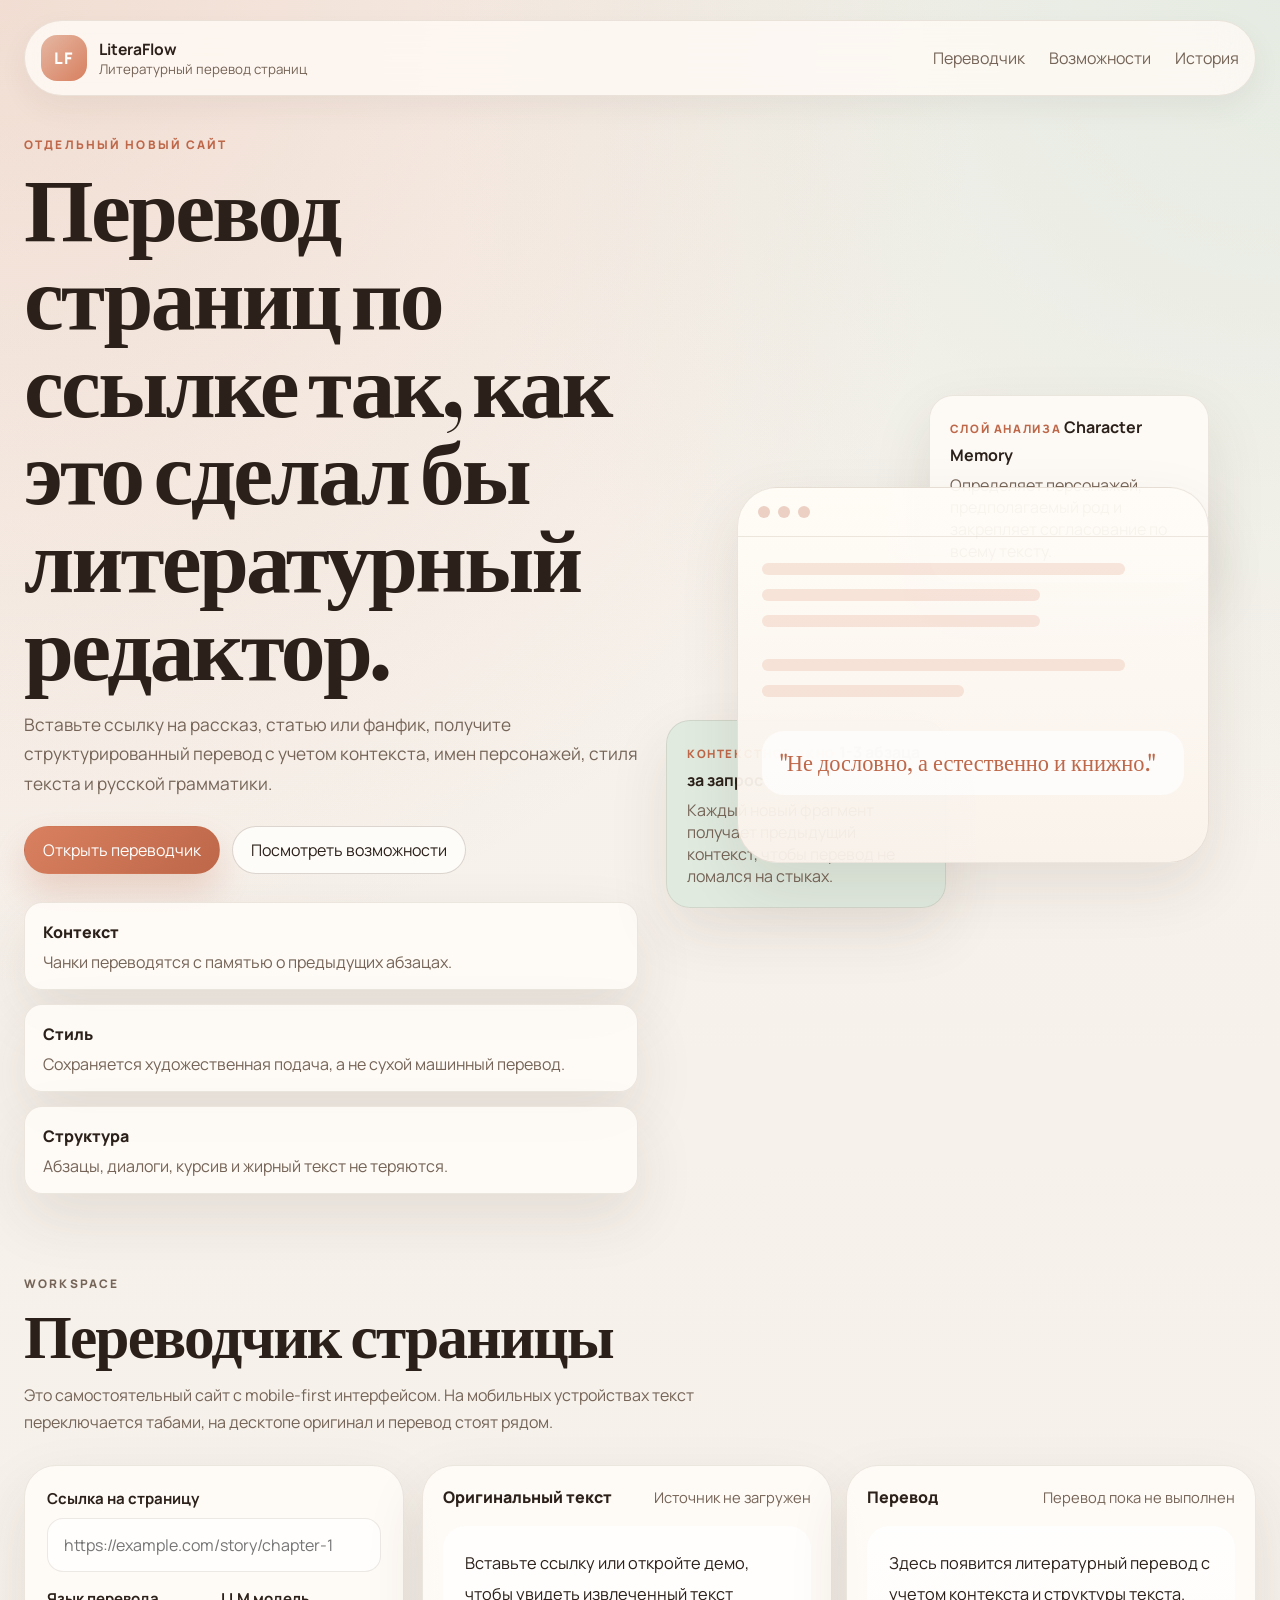
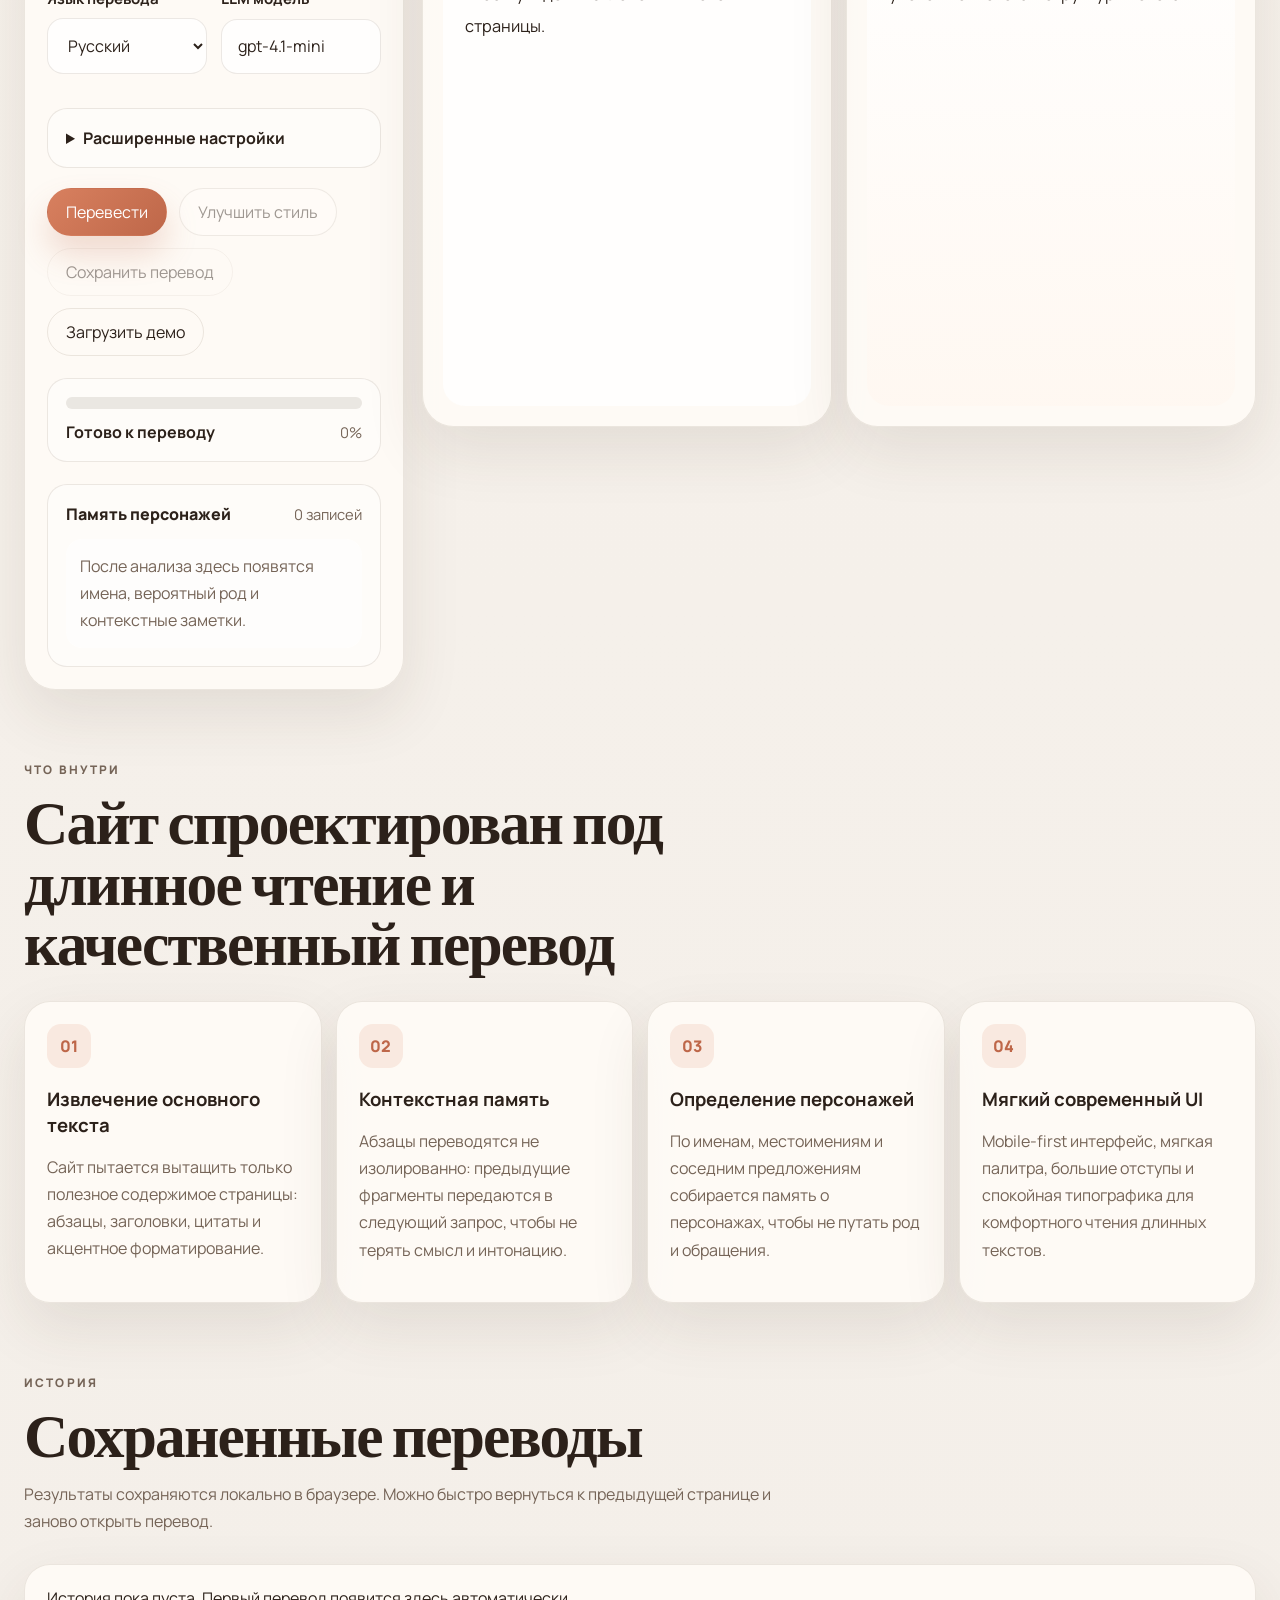
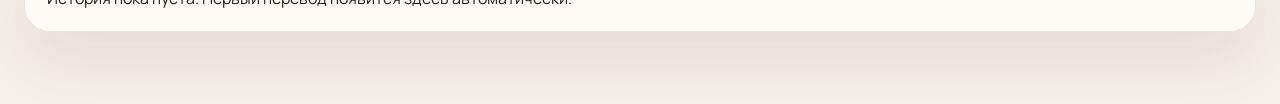
==== index.html @ 92dc51d1 "Move website to repository root for GitHub Pages" ====
<!doctype html>
<html lang="ru">
<head>
  <meta charset="UTF-8" />
  <meta name="viewport" content="width=device-width, initial-scale=1.0" />
  <title>LiteraFlow | Литературный перевод страниц по ссылке</title>
  <meta
    name="description"
    content="LiteraFlow переводит страницы по ссылке с учетом контекста, структуры, стилистики и персонажей."
  />
  <link rel="preconnect" href="https://fonts.googleapis.com" />
  <link rel="preconnect" href="https://fonts.gstatic.com" crossorigin />
  <link
    href="https://fonts.googleapis.com/css2?family=Fraunces:opsz,wght@9..144,500;9..144,700&family=Manrope:wght@400;500;600;700;800&display=swap"
    rel="stylesheet"
  />
  <link rel="stylesheet" href="./styles.css" />
</head>
<body>
  <div class="page-shell">
    <header class="site-header">
      <a class="brand" href="#top" aria-label="LiteraFlow">
        <span class="brand-mark">LF</span>
        <span class="brand-copy">
          <strong>LiteraFlow</strong>
          <small>Литературный перевод страниц</small>
        </span>
      </a>

      <nav class="main-nav">
        <a href="#workspace">Переводчик</a>
        <a href="#features">Возможности</a>
        <a href="#history">История</a>
      </nav>
    </header>

    <main id="top">
      <section class="hero">
        <div class="hero-copy">
          <p class="eyebrow">Отдельный новый сайт</p>
          <h1>Перевод страниц по ссылке так, как это сделал бы литературный редактор.</h1>
          <p class="hero-text">
            Вставьте ссылку на рассказ, статью или фанфик, получите структурированный перевод с учетом
            контекста, имен персонажей, стиля текста и русской грамматики.
          </p>

          <div class="hero-actions">
            <a class="button button-primary" href="#workspace">Открыть переводчик</a>
            <a class="button button-secondary" href="#features">Посмотреть возможности</a>
          </div>

          <div class="hero-points">
            <div class="hero-point">
              <span>Контекст</span>
              <p>Чанки переводятся с памятью о предыдущих абзацах.</p>
            </div>
            <div class="hero-point">
              <span>Стиль</span>
              <p>Сохраняется художественная подача, а не сухой машинный перевод.</p>
            </div>
            <div class="hero-point">
              <span>Структура</span>
              <p>Абзацы, диалоги, курсив и жирный текст не теряются.</p>
            </div>
          </div>
        </div>

        <div class="hero-card">
          <div class="floating-card card-soft">
            <span class="mini-label">Слой анализа</span>
            <strong>Character Memory</strong>
            <p>Определяет персонажей, предполагаемый род и закрепляет согласование по всему тексту.</p>
          </div>
          <div class="floating-card card-tint">
            <span class="mini-label">Контекстное окно</span>
            <strong>1-3 абзаца за запрос</strong>
            <p>Каждый новый фрагмент получает предыдущий контекст, чтобы перевод не ломался на стыках.</p>
          </div>
          <div class="hero-preview">
            <div class="preview-header">
              <span class="dot"></span>
              <span class="dot"></span>
              <span class="dot"></span>
            </div>
            <div class="preview-body">
              <div class="preview-line wide"></div>
              <div class="preview-line"></div>
              <div class="preview-line"></div>
              <div class="preview-spacer"></div>
              <div class="preview-line wide"></div>
              <div class="preview-line short"></div>
              <div class="preview-callout">"Не дословно, а естественно и книжно."</div>
            </div>
          </div>
        </div>
      </section>

      <section class="workspace-section" id="workspace">
        <div class="section-heading">
          <p class="eyebrow">Workspace</p>
          <h2>Переводчик страницы</h2>
          <p>
            Это самостоятельный сайт с mobile-first интерфейсом. На мобильных устройствах текст переключается табами,
            на десктопе оригинал и перевод стоят рядом.
          </p>
        </div>

        <div class="translator-shell">
          <aside class="control-panel">
            <label class="field">
              <span>Ссылка на страницу</span>
              <input id="urlInput" type="url" placeholder="https://example.com/story/chapter-1" />
            </label>

            <div class="control-grid">
              <label class="field">
                <span>Язык перевода</span>
                <select id="languageSelect">
                  <option value="Русский">Русский</option>
                  <option value="Украинский">Украинский</option>
                  <option value="Немецкий">Немецкий</option>
                  <option value="Французский">Французский</option>
                </select>
              </label>

              <label class="field">
                <span>LLM модель</span>
                <input id="modelInput" type="text" value="gpt-4.1-mini" />
              </label>
            </div>

            <details class="advanced-panel">
              <summary>Расширенные настройки</summary>

              <label class="field">
                <span>OpenAI API key</span>
                <input id="apiKeyInput" type="password" placeholder="sk-..." autocomplete="off" />
                <small>Ключ хранится только в вашем браузере через localStorage.</small>
              </label>

              <label class="field">
                <span>Системная инструкция</span>
                <textarea id="systemPromptInput" rows="6">Переведи текст как профессиональный литературный переводчик. Сохрани стиль художественного текста, структуру абзацев, диалоги, курсив и жирный текст. Учитывай предыдущий контекст, пол персонажей, устойчивые выражения и естественность русского языка. Не переводи дословно.</textarea>
              </label>
            </details>

            <div class="action-row">
              <button class="button button-primary" id="translateButton">Перевести</button>
              <button class="button button-secondary" id="improveButton" disabled>Улучшить стиль</button>
            </div>

            <div class="action-row compact">
              <button class="button button-ghost" id="saveButton" disabled>Сохранить перевод</button>
              <button class="button button-ghost" id="demoButton">Загрузить демо</button>
            </div>

            <div class="progress-panel" aria-live="polite">
              <div class="progress-track">
                <div class="progress-fill" id="progressFill"></div>
              </div>
              <div class="progress-meta">
                <strong id="statusText">Готово к переводу</strong>
                <span id="progressText">0%</span>
              </div>
            </div>

            <div class="memory-panel">
              <div class="panel-title">
                <strong>Память персонажей</strong>
                <span id="memoryBadge">0 записей</span>
              </div>
              <div id="characterMemory" class="memory-list empty-state">
                После анализа здесь появятся имена, вероятный род и контекстные заметки.
              </div>
            </div>
          </aside>

          <div class="reading-panel">
            <div class="mobile-tabs" role="tablist" aria-label="Режим чтения">
              <button class="tab is-active" id="tabOriginal" data-tab="original" type="button">Оригинал</button>
              <button class="tab" id="tabTranslation" data-tab="translation" type="button">Перевод</button>
            </div>

            <div class="reading-grid" id="readingGrid">
              <article class="text-column is-active" id="originalColumn" data-pane="original">
                <div class="column-header">
                  <span>Оригинальный текст</span>
                  <small id="sourceMeta">Источник не загружен</small>
                </div>
                <div class="text-surface prose" id="originalContent">
                  <p>Вставьте ссылку или откройте демо, чтобы увидеть извлеченный текст страницы.</p>
                </div>
              </article>

              <article class="text-column" id="translationColumn" data-pane="translation">
                <div class="column-header">
                  <span>Перевод</span>
                  <small id="translationMeta">Перевод пока не выполнен</small>
                </div>
                <div class="text-surface prose translated" id="translationContent">
                  <p>Здесь появится литературный перевод с учетом контекста и структуры текста.</p>
                </div>
              </article>
            </div>
          </div>
        </div>
      </section>

      <section class="feature-section" id="features">
        <div class="section-heading">
          <p class="eyebrow">Что внутри</p>
          <h2>Сайт спроектирован под длинное чтение и качественный перевод</h2>
        </div>

        <div class="feature-grid">
          <article class="feature-card">
            <span>01</span>
            <h3>Извлечение основного текста</h3>
            <p>Сайт пытается вытащить только полезное содержимое страницы: абзацы, заголовки, цитаты и акцентное форматирование.</p>
          </article>
          <article class="feature-card">
            <span>02</span>
            <h3>Контекстная память</h3>
            <p>Абзацы переводятся не изолированно: предыдущие фрагменты передаются в следующий запрос, чтобы не терять смысл и интонацию.</p>
          </article>
          <article class="feature-card">
            <span>03</span>
            <h3>Определение персонажей</h3>
            <p>По именам, местоимениям и соседним предложениям собирается память о персонажах, чтобы не путать род и обращения.</p>
          </article>
          <article class="feature-card">
            <span>04</span>
            <h3>Мягкий современный UI</h3>
            <p>Mobile-first интерфейс, мягкая палитра, большие отступы и спокойная типографика для комфортного чтения длинных текстов.</p>
          </article>
        </div>
      </section>

      <section class="history-section" id="history">
        <div class="section-heading">
          <p class="eyebrow">История</p>
          <h2>Сохраненные переводы</h2>
          <p>Результаты сохраняются локально в браузере. Можно быстро вернуться к предыдущей странице и заново открыть перевод.</p>
        </div>

        <div id="historyList" class="history-list">
          <article class="history-empty">История пока пуста. Первый перевод появится здесь автоматически.</article>
        </div>
      </section>
    </main>
  </div>

  <template id="historyItemTemplate">
    <article class="history-item">
      <div>
        <strong class="history-title"></strong>
        <p class="history-url"></p>
      </div>
      <div class="history-actions">
        <span class="history-date"></span>
        <button type="button" class="button button-ghost history-open">Открыть</button>
      </div>
    </article>
  </template>

  <script src="./app.js"></script>
</body>
</html>
---- styles.css ----
:root {
  --bg: #f6f1eb;
  --bg-secondary: #fffdfa;
  --panel: rgba(255, 252, 247, 0.86);
  --line: rgba(97, 73, 54, 0.12);
  --line-strong: rgba(97, 73, 54, 0.22);
  --ink: #2c211a;
  --muted: #756457;
  --accent: #d8805f;
  --accent-deep: #be6749;
  --mint: #dfe9df;
  --rose: #f6e1da;
  --shadow: 0 24px 60px rgba(69, 45, 30, 0.10);
  --radius-xl: 32px;
  --radius-lg: 24px;
  --radius-md: 18px;
  --radius-sm: 12px;
}

* {
  box-sizing: border-box;
}

html {
  scroll-behavior: smooth;
}

body {
  margin: 0;
  min-width: 320px;
  background:
    radial-gradient(circle at top left, rgba(216, 128, 95, 0.18), transparent 28%),
    radial-gradient(circle at top right, rgba(223, 233, 223, 0.72), transparent 24%),
    linear-gradient(180deg, #f7f2ec 0%, #f4efe9 100%);
  color: var(--ink);
  font-family: "Manrope", sans-serif;
}

a {
  color: inherit;
  text-decoration: none;
}

button,
input,
select,
textarea {
  font: inherit;
}

button {
  cursor: pointer;
}

.page-shell {
  width: min(1280px, calc(100% - 32px));
  margin: 0 auto;
  padding: 20px 0 72px;
}

.site-header {
  position: sticky;
  top: 16px;
  z-index: 20;
  display: flex;
  align-items: center;
  justify-content: space-between;
  gap: 18px;
  margin-bottom: 28px;
  padding: 14px 16px;
  border: 1px solid var(--line);
  border-radius: 999px;
  background: rgba(255, 250, 245, 0.8);
  backdrop-filter: blur(18px);
  box-shadow: 0 12px 30px rgba(70, 46, 31, 0.06);
}

.brand {
  display: inline-flex;
  align-items: center;
  gap: 12px;
}

.brand-mark {
  display: grid;
  place-items: center;
  width: 46px;
  height: 46px;
  border-radius: 16px;
  background: linear-gradient(135deg, #e5b7a3 0%, #d8805f 100%);
  color: white;
  font-weight: 800;
  letter-spacing: 0.08em;
}

.brand-copy {
  display: grid;
}

.brand-copy strong {
  font-size: 0.98rem;
}

.brand-copy small {
  color: var(--muted);
}

.main-nav {
  display: none;
  align-items: center;
  gap: 24px;
  color: var(--muted);
}

.hero,
.workspace-section,
.feature-section,
.history-section {
  margin-top: 18px;
}

.hero {
  display: grid;
  gap: 28px;
  align-items: center;
  padding: 12px 0 10px;
}

.hero-copy h1,
.section-heading h2 {
  margin: 0;
  font-family: "Fraunces", serif;
  line-height: 0.98;
  letter-spacing: -0.03em;
}

.hero-copy h1 {
  font-size: clamp(3rem, 7vw, 5.8rem);
  max-width: 10.5ch;
}

.eyebrow {
  margin: 0 0 12px;
  color: var(--accent-deep);
  text-transform: uppercase;
  letter-spacing: 0.18em;
  font-size: 0.74rem;
  font-weight: 800;
}

.hero-text,
.section-heading p,
.feature-card p,
.history-url,
.memory-list,
.field small {
  color: var(--muted);
  line-height: 1.7;
}

.hero-text {
  max-width: 640px;
  margin: 18px 0 0;
  font-size: 1.08rem;
}

.hero-actions,
.action-row,
.history-actions {
  display: flex;
  flex-wrap: wrap;
  gap: 12px;
}

.hero-actions {
  margin-top: 28px;
}

.button {
  display: inline-flex;
  align-items: center;
  justify-content: center;
  min-height: 48px;
  padding: 0 18px;
  border: 1px solid transparent;
  border-radius: 999px;
  transition: transform 180ms ease, background 180ms ease, border-color 180ms ease;
}

.button:hover {
  transform: translateY(-1px);
}

.button-primary {
  background: linear-gradient(135deg, var(--accent) 0%, var(--accent-deep) 100%);
  color: white;
  box-shadow: 0 18px 32px rgba(190, 103, 73, 0.22);
}

.button-secondary {
  background: rgba(255, 253, 250, 0.9);
  color: var(--ink);
  border-color: var(--line-strong);
}

.button-ghost {
  background: transparent;
  color: var(--ink);
  border-color: var(--line);
}

.button:disabled {
  opacity: 0.45;
  cursor: not-allowed;
  transform: none;
}

.hero-points {
  display: grid;
  gap: 14px;
  margin-top: 28px;
}

.hero-point,
.feature-card,
.history-item,
.history-empty,
.control-panel,
.text-column,
.hero-preview,
.floating-card {
  border: 1px solid var(--line);
  background: var(--panel);
  box-shadow: var(--shadow);
}

.hero-point {
  padding: 18px 18px 16px;
  border-radius: var(--radius-md);
}

.hero-point span,
.feature-card span,
.mini-label,
.column-header span,
.panel-title strong {
  font-weight: 800;
}

.hero-point p {
  margin: 8px 0 0;
  color: var(--muted);
}

.hero-card {
  position: relative;
  min-height: 540px;
  padding: 18px 0;
}

.floating-card {
  position: absolute;
  padding: 20px;
  border-radius: var(--radius-lg);
  width: min(280px, 74vw);
}

.card-soft {
  top: 0;
  right: 8%;
}

.card-tint {
  left: 0;
  bottom: 5%;
  background: rgba(223, 233, 223, 0.94);
}

.mini-label {
  display: inline-block;
  margin-bottom: 8px;
  color: var(--accent-deep);
  font-size: 0.72rem;
  letter-spacing: 0.14em;
  text-transform: uppercase;
}

.floating-card p {
  margin: 8px 0 0;
  color: var(--muted);
}

.hero-preview {
  position: absolute;
  inset: 92px 8% 72px 12%;
  border-radius: 40px;
  overflow: hidden;
  background: linear-gradient(180deg, rgba(255, 252, 247, 0.95), rgba(249, 242, 235, 0.95));
}

.preview-header {
  display: flex;
  gap: 8px;
  padding: 18px 20px;
  border-bottom: 1px solid var(--line);
}

.dot {
  width: 12px;
  height: 12px;
  border-radius: 999px;
  background: #ecd0c4;
}

.preview-body {
  padding: 26px 24px;
}

.preview-line {
  height: 12px;
  margin-bottom: 14px;
  border-radius: 999px;
  background: rgba(216, 128, 95, 0.18);
}

.preview-line.wide {
  width: 86%;
}

.preview-line.short {
  width: 48%;
}

.preview-line:not(.wide):not(.short) {
  width: 66%;
}

.preview-spacer {
  height: 18px;
}

.preview-callout {
  margin-top: 34px;
  padding: 18px;
  border-radius: 22px;
  background: rgba(255, 255, 255, 0.72);
  color: var(--accent-deep);
  font-family: "Fraunces", serif;
  font-size: 1.4rem;
}

.workspace-section,
.feature-section,
.history-section {
  padding-top: 52px;
}

.section-heading {
  max-width: 760px;
  margin-bottom: 28px;
}

.section-heading h2 {
  font-size: clamp(2.2rem, 4.8vw, 4.2rem);
}

.translator-shell {
  display: grid;
  gap: 18px;
}

.control-panel,
.text-column {
  border-radius: var(--radius-xl);
}

.control-panel {
  padding: 22px;
}

.field {
  display: grid;
  gap: 9px;
  margin-bottom: 16px;
}

.field span {
  font-size: 0.94rem;
  font-weight: 700;
}

.field input,
.field select,
.field textarea {
  width: 100%;
  padding: 15px 16px;
  border: 1px solid var(--line);
  border-radius: 16px;
  background: rgba(255, 255, 255, 0.78);
  color: var(--ink);
  outline: none;
}

.field input:focus,
.field select:focus,
.field textarea:focus {
  border-color: rgba(216, 128, 95, 0.5);
  box-shadow: 0 0 0 4px rgba(216, 128, 95, 0.14);
}

.control-grid {
  display: grid;
  gap: 14px;
}

.advanced-panel {
  margin: 18px 0 20px;
  padding: 18px;
  border: 1px solid var(--line);
  border-radius: 20px;
  background: rgba(255, 255, 255, 0.38);
}

.advanced-panel summary {
  cursor: pointer;
  font-weight: 700;
}

.advanced-panel[open] summary {
  margin-bottom: 14px;
}

.compact {
  margin-top: 12px;
}

.progress-panel {
  margin-top: 22px;
  padding: 18px;
  border: 1px solid var(--line);
  border-radius: 20px;
  background: rgba(255, 255, 255, 0.45);
}

.progress-track {
  height: 12px;
  overflow: hidden;
  border-radius: 999px;
  background: rgba(117, 100, 87, 0.14);
}

.progress-fill {
  width: 0;
  height: 100%;
  border-radius: inherit;
  background: linear-gradient(90deg, var(--accent) 0%, #e7b38b 100%);
  transition: width 260ms ease;
}

.progress-meta,
.panel-title,
.column-header {
  display: flex;
  align-items: center;
  justify-content: space-between;
  gap: 12px;
}

.progress-meta {
  margin-top: 12px;
}

.progress-meta span,
.column-header small,
.panel-title span,
.history-date {
  color: var(--muted);
  font-size: 0.92rem;
}

.memory-panel {
  margin-top: 22px;
  padding: 18px;
  border: 1px solid var(--line);
  border-radius: 20px;
  background: rgba(255, 255, 255, 0.45);
}

.memory-list {
  display: grid;
  gap: 10px;
  margin-top: 14px;
}

.memory-entry {
  padding: 13px 14px;
  border-radius: 16px;
  background: rgba(255, 255, 255, 0.75);
}

.memory-entry strong {
  display: block;
  margin-bottom: 4px;
}

.empty-state {
  padding: 14px;
  border-radius: 16px;
  background: rgba(255, 255, 255, 0.54);
}

.mobile-tabs {
  display: grid;
  grid-template-columns: repeat(2, 1fr);
  gap: 8px;
  margin-bottom: 12px;
}

.tab {
  min-height: 48px;
  border: 1px solid var(--line);
  border-radius: 16px;
  background: rgba(255, 252, 247, 0.75);
  color: var(--muted);
}

.tab.is-active {
  background: #fffaf5;
  color: var(--ink);
  border-color: rgba(216, 128, 95, 0.32);
}

.reading-grid {
  display: grid;
  gap: 14px;
}

.text-column {
  display: none;
  min-height: 560px;
  padding: 20px;
}

.text-column.is-active {
  display: block;
}

.text-surface {
  margin-top: 18px;
  padding: 22px;
  border-radius: 22px;
  background: rgba(255, 255, 255, 0.78);
  min-height: 480px;
}

.prose {
  font-size: 1.02rem;
  line-height: 1.95;
}

.prose p,
.prose blockquote,
.prose h3 {
  margin: 0 0 1.1em;
}

.prose h3 {
  font-family: "Fraunces", serif;
  line-height: 1.15;
}

.prose blockquote {
  padding-left: 18px;
  border-left: 3px solid rgba(216, 128, 95, 0.45);
  color: #5b463b;
}

.translated {
  background: linear-gradient(180deg, rgba(255, 255, 255, 0.86), rgba(255, 247, 240, 0.72));
}

.feature-grid,
.history-list {
  display: grid;
  gap: 14px;
}

.feature-card,
.history-item,
.history-empty {
  padding: 22px;
  border-radius: 26px;
}

.feature-card span {
  display: inline-flex;
  width: 44px;
  height: 44px;
  align-items: center;
  justify-content: center;
  border-radius: 14px;
  background: rgba(216, 128, 95, 0.14);
  color: var(--accent-deep);
}

.feature-card h3 {
  margin: 18px 0 10px;
  font-size: 1.16rem;
}

.history-item {
  display: flex;
  align-items: center;
  justify-content: space-between;
  gap: 18px;
}

.history-title {
  display: block;
  margin-bottom: 8px;
}

@media (min-width: 720px) {
  .page-shell {
    width: min(1280px, calc(100% - 48px));
  }

  .main-nav {
    display: flex;
  }

  .hero {
    grid-template-columns: 1.02fr 0.98fr;
  }

  .control-grid,
  .feature-grid {
    grid-template-columns: repeat(2, minmax(0, 1fr));
  }
}

@media (min-width: 980px) {
  .translator-shell {
    grid-template-columns: 380px minmax(0, 1fr);
  }

  .mobile-tabs {
    display: none;
  }

  .reading-grid {
    grid-template-columns: repeat(2, minmax(0, 1fr));
  }

  .text-column {
    display: block;
  }

  .feature-grid {
    grid-template-columns: repeat(4, minmax(0, 1fr));
  }
}

@media (max-width: 979px) {
  .history-item {
    align-items: flex-start;
    flex-direction: column;
  }
}
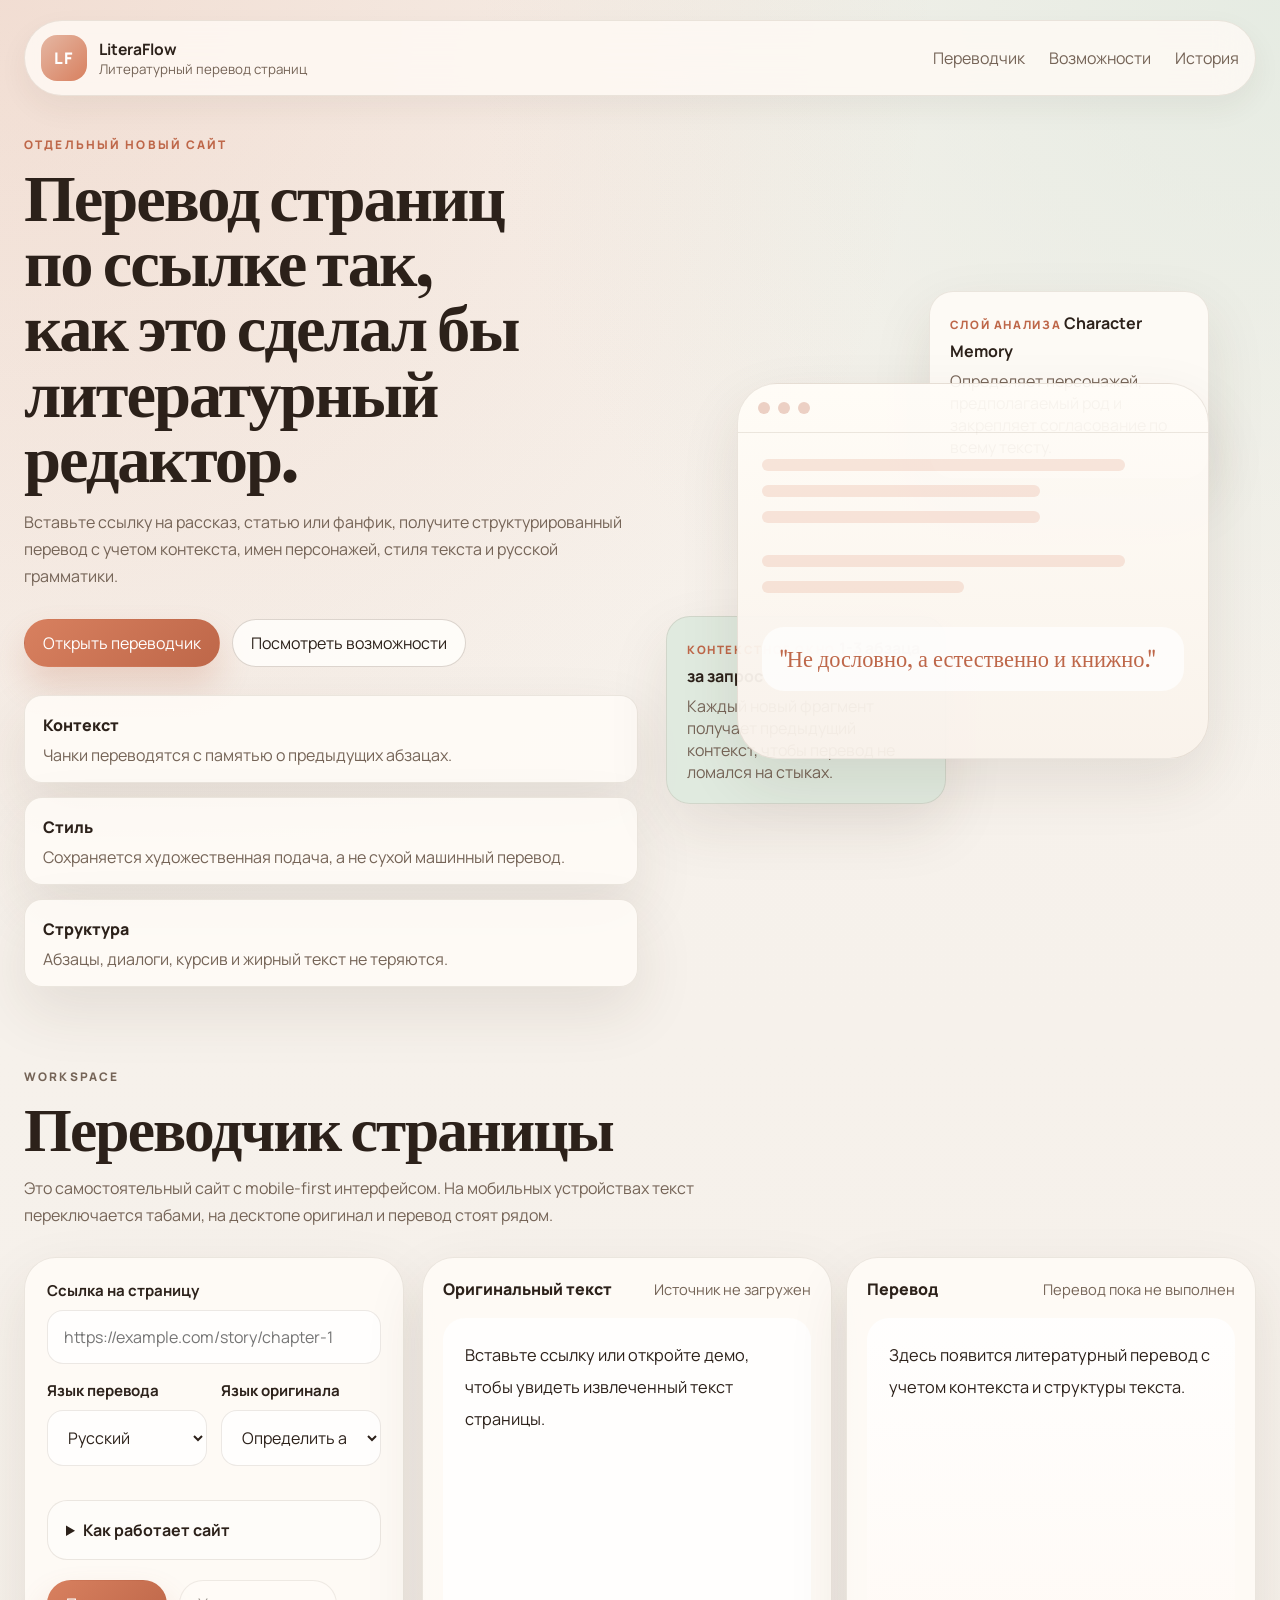
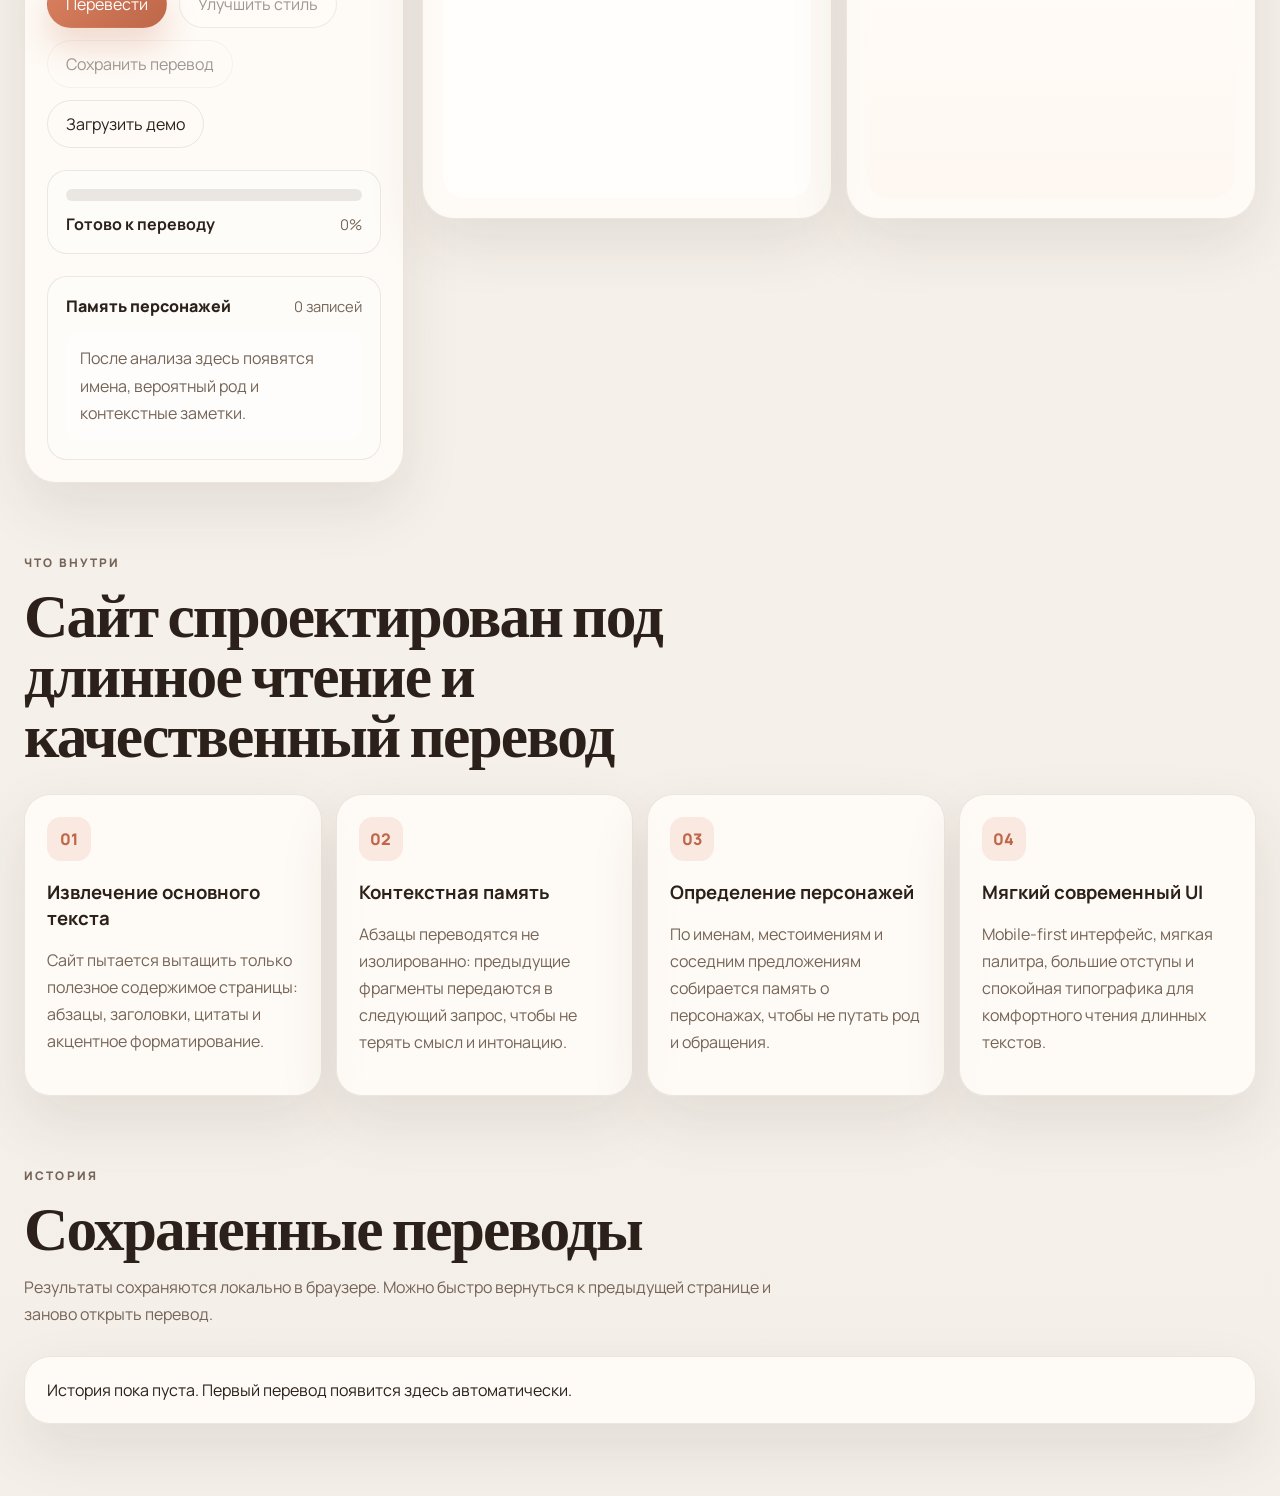
==== commit 41a3198b: "Update translator UX and remove API key requirement" ====
--- a/index.html
+++ b/index.html
@@ -124,24 +124,26 @@
               </label>
 
               <label class="field">
-                <span>LLM модель</span>
-                <input id="modelInput" type="text" value="gpt-4.1-mini" />
+                <span>Язык оригинала</span>
+                <select id="sourceLanguageSelect">
+                  <option value="auto">Определить автоматически</option>
+                  <option value="en">English</option>
+                  <option value="de">Deutsch</option>
+                  <option value="fr">Français</option>
+                  <option value="es">Español</option>
+                  <option value="it">Italiano</option>
+                </select>
               </label>
             </div>
 
-            <details class="advanced-panel">
-              <summary>Расширенные настройки</summary>
-
-              <label class="field">
-                <span>OpenAI API key</span>
-                <input id="apiKeyInput" type="password" placeholder="sk-..." autocomplete="off" />
-                <small>Ключ хранится только в вашем браузере через localStorage.</small>
-              </label>
-
-              <label class="field">
-                <span>Системная инструкция</span>
-                <textarea id="systemPromptInput" rows="6">Переведи текст как профессиональный литературный переводчик. Сохрани стиль художественного текста, структуру абзацев, диалоги, курсив и жирный текст. Учитывай предыдущий контекст, пол персонажей, устойчивые выражения и естественность русского языка. Не переводи дословно.</textarea>
-              </label>
+            <details class="advanced-panel" id="advancedPanel">
+              <summary>Как работает сайт</summary>
+
+              <div class="info-stack">
+                <p>Пользовательский API key больше не нужен. Сайт использует публичный переводчик для базового перевода прямо из браузера.</p>
+                <p>Для загрузки HTML сначала используется прямой запрос к странице, а если сайт блокирует чтение, включается прокси-fallback. Некоторые страницы все равно могут быть недоступны из-за CORS или защиты сайта.</p>
+                <p>Кнопка «Улучшить стиль» делает локальную литературную правку уже полученного перевода: выравнивает пунктуацию, оформление диалогов и общую читабельность.</p>
+              </div>
             </details>
 
             <div class="action-row">
@@ -162,6 +164,11 @@
                 <strong id="statusText">Готово к переводу</strong>
                 <span id="progressText">0%</span>
               </div>
+            </div>
+
+            <div class="notice-panel" id="noticePanel" hidden>
+              <strong id="noticeTitle">Нужно внимание</strong>
+              <p id="noticeText">Вставьте ссылку и нажмите «Перевести». Если источник не откроется, можно проверить интерфейс на демо-тексте.</p>
             </div>
 
             <div class="memory-panel">
--- a/styles.css
+++ b/styles.css
@@ -135,8 +135,8 @@
 }
 
 .hero-copy h1 {
-  font-size: clamp(3rem, 7vw, 5.8rem);
-  max-width: 10.5ch;
+  font-size: clamp(2.35rem, 5.2vw, 4.35rem);
+  max-width: 11.5ch;
 }
 
 .eyebrow {
@@ -161,7 +161,7 @@
 .hero-text {
   max-width: 640px;
   margin: 18px 0 0;
-  font-size: 1.08rem;
+  font-size: 1rem;
 }
 
 .hero-actions,
@@ -430,6 +430,17 @@
   margin-bottom: 14px;
 }
 
+.info-stack {
+  display: grid;
+  gap: 10px;
+  color: var(--muted);
+  line-height: 1.7;
+}
+
+.info-stack p {
+  margin: 0;
+}
+
 .compact {
   margin-top: 12px;
 }
@@ -470,6 +481,25 @@
   margin-top: 12px;
 }
 
+.notice-panel {
+  margin-top: 16px;
+  padding: 16px 18px;
+  border: 1px solid rgba(190, 103, 73, 0.24);
+  border-radius: 18px;
+  background: rgba(255, 244, 239, 0.9);
+  color: #744632;
+}
+
+.notice-panel strong {
+  display: block;
+  margin-bottom: 6px;
+}
+
+.notice-panel p {
+  margin: 0;
+  line-height: 1.6;
+}
+
 .progress-meta span,
 .column-header small,
 .panel-title span,
@@ -667,4 +697,3 @@
     flex-direction: column;
   }
 }
-
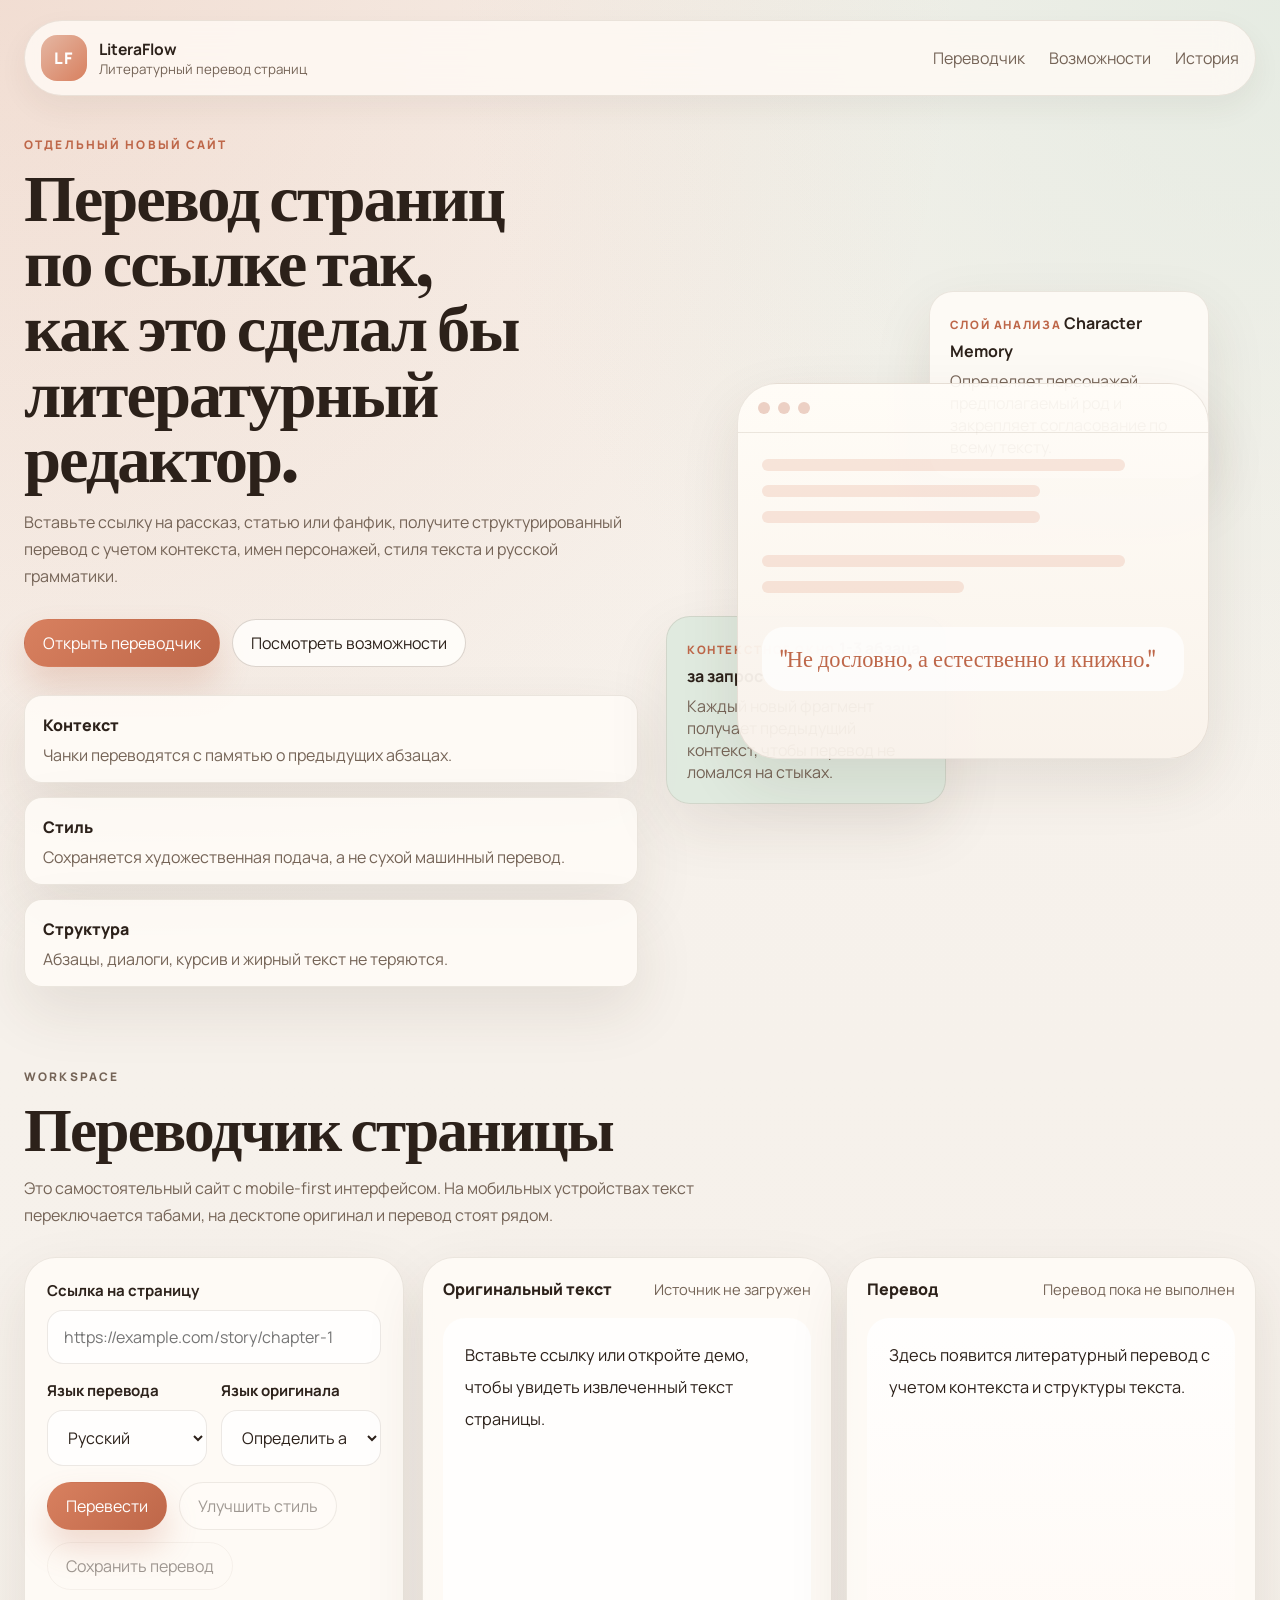
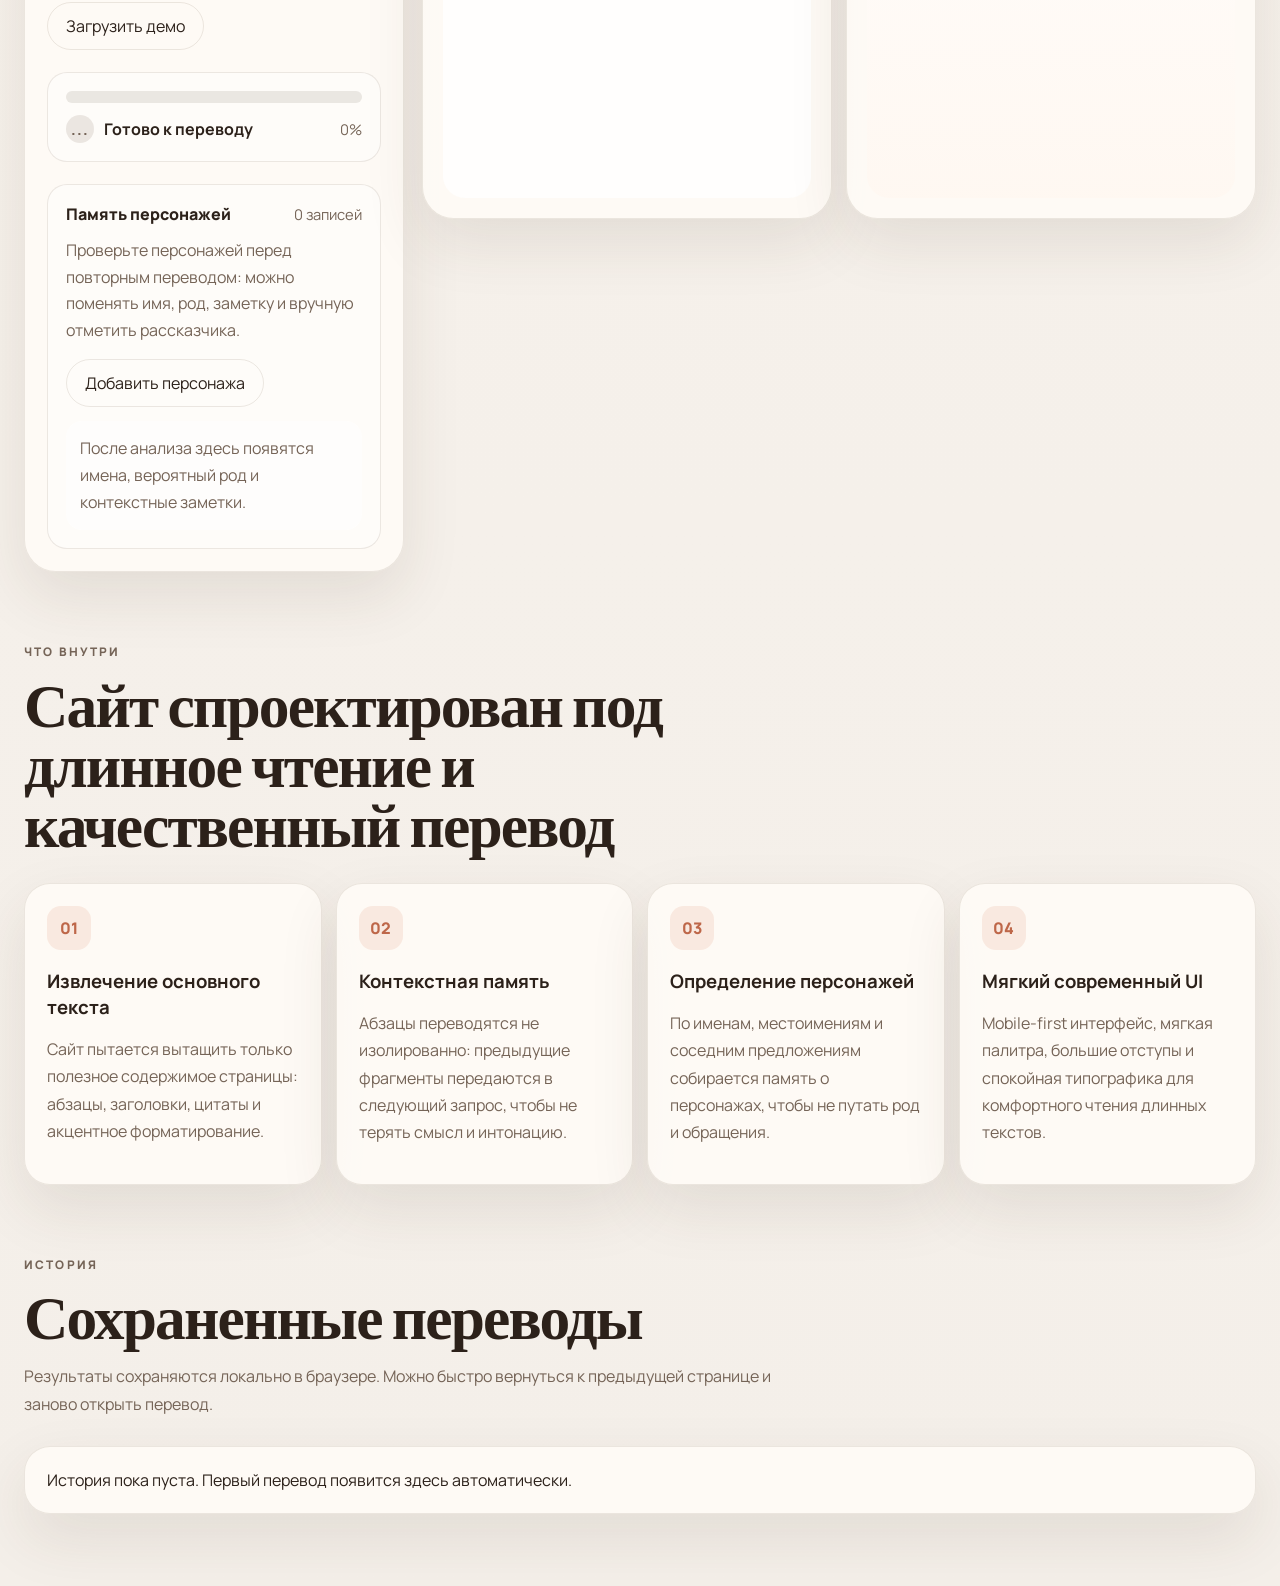
==== commit 664d3abf: "Improve translator status and editable character memory" ====
--- a/index.html
+++ b/index.html
@@ -136,16 +136,6 @@
               </label>
             </div>
 
-            <details class="advanced-panel" id="advancedPanel">
-              <summary>Как работает сайт</summary>
-
-              <div class="info-stack">
-                <p>Пользовательский API key больше не нужен. Сайт использует публичный переводчик для базового перевода прямо из браузера.</p>
-                <p>Для загрузки HTML сначала используется прямой запрос к странице, а если сайт блокирует чтение, включается прокси-fallback. Некоторые страницы все равно могут быть недоступны из-за CORS или защиты сайта.</p>
-                <p>Кнопка «Улучшить стиль» делает локальную литературную правку уже полученного перевода: выравнивает пунктуацию, оформление диалогов и общую читабельность.</p>
-              </div>
-            </details>
-
             <div class="action-row">
               <button class="button button-primary" id="translateButton">Перевести</button>
               <button class="button button-secondary" id="improveButton" disabled>Улучшить стиль</button>
@@ -156,12 +146,15 @@
               <button class="button button-ghost" id="demoButton">Загрузить демо</button>
             </div>
 
-            <div class="progress-panel" aria-live="polite">
+            <div class="progress-panel" id="progressPanel" aria-live="polite">
               <div class="progress-track">
                 <div class="progress-fill" id="progressFill"></div>
               </div>
               <div class="progress-meta">
-                <strong id="statusText">Готово к переводу</strong>
+                <div class="progress-status">
+                  <span class="status-icon" id="statusIcon" aria-hidden="true">...</span>
+                  <strong id="statusText">Готово к переводу</strong>
+                </div>
                 <span id="progressText">0%</span>
               </div>
             </div>
@@ -175,6 +168,12 @@
               <div class="panel-title">
                 <strong>Память персонажей</strong>
                 <span id="memoryBadge">0 записей</span>
+              </div>
+              <p class="panel-copy">
+                Проверьте персонажей перед повторным переводом: можно поменять имя, род, заметку и вручную отметить рассказчика.
+              </p>
+              <div class="memory-actions">
+                <button class="button button-ghost" id="addCharacterButton" type="button">Добавить персонажа</button>
               </div>
               <div id="characterMemory" class="memory-list empty-state">
                 После анализа здесь появятся имена, вероятный род и контекстные заметки.
--- a/styles.css
+++ b/styles.css
@@ -413,34 +413,6 @@
   gap: 14px;
 }
 
-.advanced-panel {
-  margin: 18px 0 20px;
-  padding: 18px;
-  border: 1px solid var(--line);
-  border-radius: 20px;
-  background: rgba(255, 255, 255, 0.38);
-}
-
-.advanced-panel summary {
-  cursor: pointer;
-  font-weight: 700;
-}
-
-.advanced-panel[open] summary {
-  margin-bottom: 14px;
-}
-
-.info-stack {
-  display: grid;
-  gap: 10px;
-  color: var(--muted);
-  line-height: 1.7;
-}
-
-.info-stack p {
-  margin: 0;
-}
-
 .compact {
   margin-top: 12px;
 }
@@ -477,8 +449,42 @@
   gap: 12px;
 }
 
+.progress-status {
+  display: flex;
+  align-items: center;
+  gap: 10px;
+}
+
 .progress-meta {
   margin-top: 12px;
+}
+
+.status-icon {
+  display: inline-flex;
+  width: 28px;
+  height: 28px;
+  align-items: center;
+  justify-content: center;
+  border-radius: 999px;
+  background: rgba(117, 100, 87, 0.14);
+  color: var(--muted);
+  font-size: 0.82rem;
+  font-weight: 800;
+  letter-spacing: 0.08em;
+}
+
+.progress-panel.is-success {
+  border-color: rgba(76, 145, 102, 0.24);
+  background: rgba(237, 248, 239, 0.94);
+}
+
+.progress-panel.is-success .progress-track {
+  display: none;
+}
+
+.progress-panel.is-success .status-icon {
+  background: #4c9166;
+  color: white;
 }
 
 .notice-panel {
@@ -516,6 +522,16 @@
   background: rgba(255, 255, 255, 0.45);
 }
 
+.panel-copy {
+  margin: 12px 0 0;
+  color: var(--muted);
+  line-height: 1.65;
+}
+
+.memory-actions {
+  margin-top: 16px;
+}
+
 .memory-list {
   display: grid;
   gap: 10px;
@@ -526,6 +542,61 @@
   padding: 13px 14px;
   border-radius: 16px;
   background: rgba(255, 255, 255, 0.75);
+}
+
+.memory-entry.memory-editor {
+  display: grid;
+  gap: 12px;
+  padding: 16px;
+}
+
+.memory-grid {
+  display: grid;
+  gap: 12px;
+}
+
+.memory-inline {
+  display: grid;
+  gap: 10px;
+}
+
+.memory-entry label {
+  display: grid;
+  gap: 6px;
+  color: var(--muted);
+  font-size: 0.92rem;
+}
+
+.memory-entry input,
+.memory-entry select {
+  width: 100%;
+  padding: 12px 14px;
+  border: 1px solid var(--line);
+  border-radius: 14px;
+  background: rgba(255, 255, 255, 0.92);
+  color: var(--ink);
+}
+
+.memory-meta {
+  display: flex;
+  align-items: center;
+  justify-content: space-between;
+  gap: 12px;
+  flex-wrap: wrap;
+}
+
+.memory-check {
+  display: inline-flex;
+  align-items: center;
+  gap: 8px;
+  color: var(--ink);
+  font-size: 0.94rem;
+}
+
+.memory-check input {
+  width: 18px;
+  height: 18px;
+  margin: 0;
 }
 
 .memory-entry strong {
@@ -667,6 +738,10 @@
   .feature-grid {
     grid-template-columns: repeat(2, minmax(0, 1fr));
   }
+
+  .memory-inline {
+    grid-template-columns: 1.2fr 0.8fr;
+  }
 }
 
 @media (min-width: 980px) {
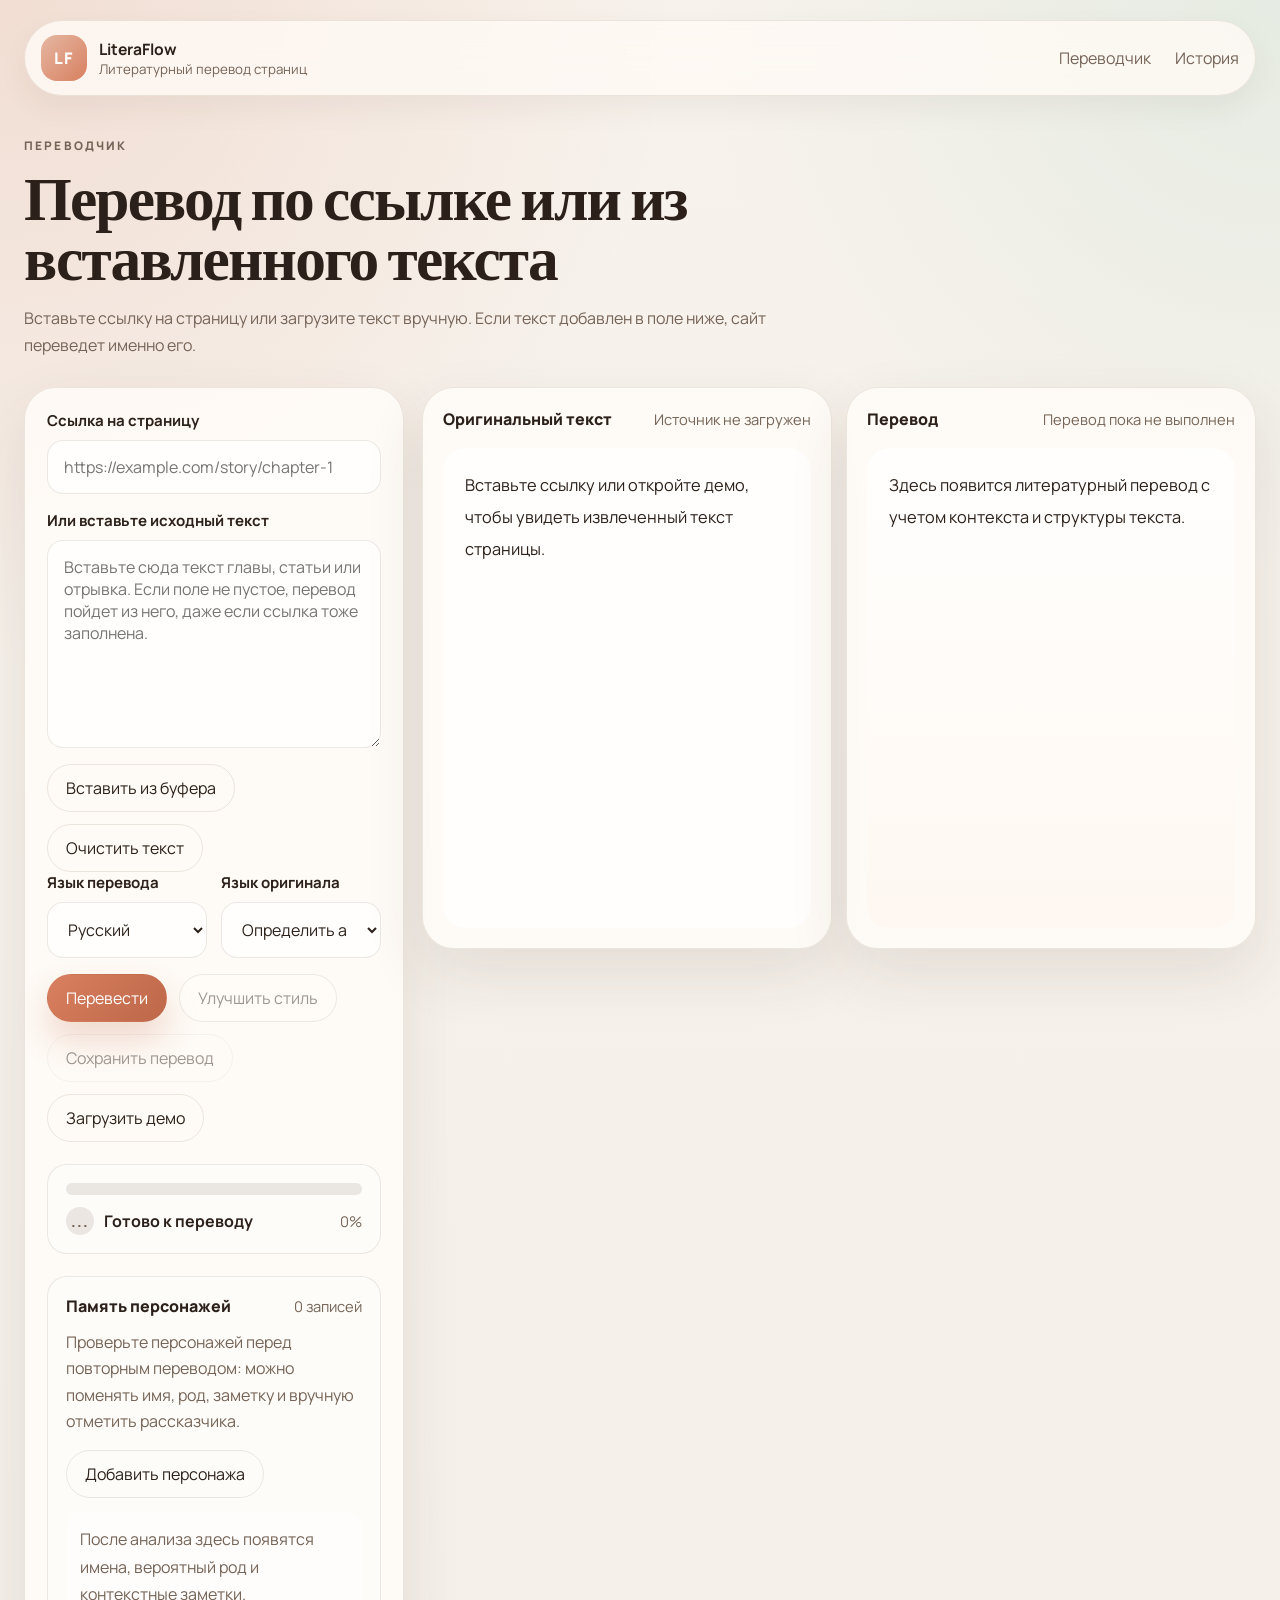
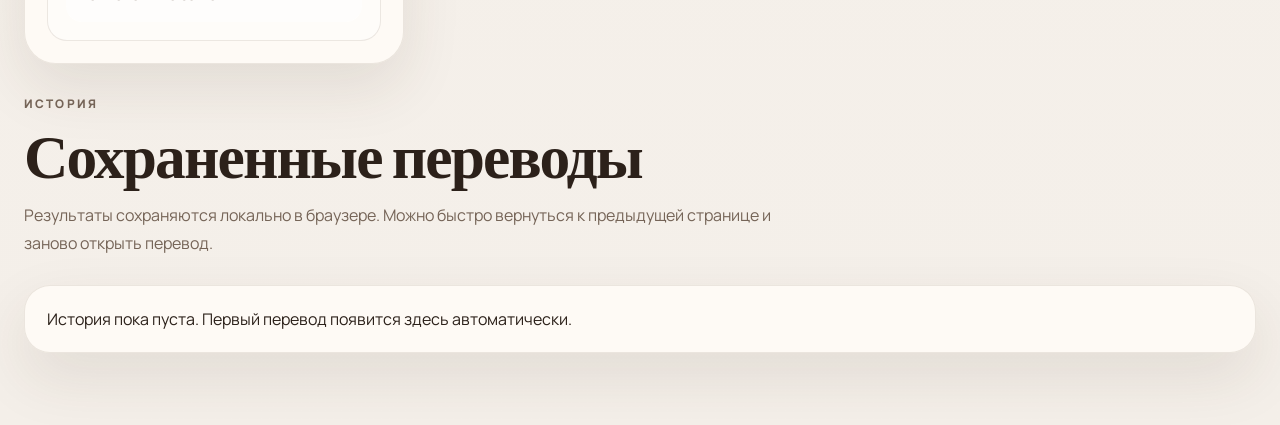
==== commit 90fce56f: "Simplify translator layout and add manual text input" ====
--- a/index.html
+++ b/index.html
@@ -29,79 +29,17 @@
 
       <nav class="main-nav">
         <a href="#workspace">Переводчик</a>
-        <a href="#features">Возможности</a>
         <a href="#history">История</a>
       </nav>
     </header>
 
     <main id="top">
-      <section class="hero">
-        <div class="hero-copy">
-          <p class="eyebrow">Отдельный новый сайт</p>
-          <h1>Перевод страниц по ссылке так, как это сделал бы литературный редактор.</h1>
-          <p class="hero-text">
-            Вставьте ссылку на рассказ, статью или фанфик, получите структурированный перевод с учетом
-            контекста, имен персонажей, стиля текста и русской грамматики.
-          </p>
-
-          <div class="hero-actions">
-            <a class="button button-primary" href="#workspace">Открыть переводчик</a>
-            <a class="button button-secondary" href="#features">Посмотреть возможности</a>
-          </div>
-
-          <div class="hero-points">
-            <div class="hero-point">
-              <span>Контекст</span>
-              <p>Чанки переводятся с памятью о предыдущих абзацах.</p>
-            </div>
-            <div class="hero-point">
-              <span>Стиль</span>
-              <p>Сохраняется художественная подача, а не сухой машинный перевод.</p>
-            </div>
-            <div class="hero-point">
-              <span>Структура</span>
-              <p>Абзацы, диалоги, курсив и жирный текст не теряются.</p>
-            </div>
-          </div>
-        </div>
-
-        <div class="hero-card">
-          <div class="floating-card card-soft">
-            <span class="mini-label">Слой анализа</span>
-            <strong>Character Memory</strong>
-            <p>Определяет персонажей, предполагаемый род и закрепляет согласование по всему тексту.</p>
-          </div>
-          <div class="floating-card card-tint">
-            <span class="mini-label">Контекстное окно</span>
-            <strong>1-3 абзаца за запрос</strong>
-            <p>Каждый новый фрагмент получает предыдущий контекст, чтобы перевод не ломался на стыках.</p>
-          </div>
-          <div class="hero-preview">
-            <div class="preview-header">
-              <span class="dot"></span>
-              <span class="dot"></span>
-              <span class="dot"></span>
-            </div>
-            <div class="preview-body">
-              <div class="preview-line wide"></div>
-              <div class="preview-line"></div>
-              <div class="preview-line"></div>
-              <div class="preview-spacer"></div>
-              <div class="preview-line wide"></div>
-              <div class="preview-line short"></div>
-              <div class="preview-callout">"Не дословно, а естественно и книжно."</div>
-            </div>
-          </div>
-        </div>
-      </section>
-
       <section class="workspace-section" id="workspace">
         <div class="section-heading">
-          <p class="eyebrow">Workspace</p>
-          <h2>Переводчик страницы</h2>
+          <p class="eyebrow">Переводчик</p>
+          <h2>Перевод по ссылке или из вставленного текста</h2>
           <p>
-            Это самостоятельный сайт с mobile-first интерфейсом. На мобильных устройствах текст переключается табами,
-            на десктопе оригинал и перевод стоят рядом.
+            Вставьте ссылку на страницу или загрузите текст вручную. Если текст добавлен в поле ниже, сайт переведет именно его.
           </p>
         </div>
 
@@ -111,6 +49,20 @@
               <span>Ссылка на страницу</span>
               <input id="urlInput" type="url" placeholder="https://example.com/story/chapter-1" />
             </label>
+
+            <label class="field">
+              <span>Или вставьте исходный текст</span>
+              <textarea
+                id="manualTextInput"
+                rows="8"
+                placeholder="Вставьте сюда текст главы, статьи или отрывка. Если поле не пустое, перевод пойдет из него, даже если ссылка тоже заполнена."
+              ></textarea>
+            </label>
+
+            <div class="action-row compact">
+              <button class="button button-ghost" id="pasteTextButton" type="button">Вставить из буфера</button>
+              <button class="button button-ghost" id="clearTextButton" type="button">Очистить текст</button>
+            </div>
 
             <div class="control-grid">
               <label class="field">
@@ -212,36 +164,6 @@
         </div>
       </section>
 
-      <section class="feature-section" id="features">
-        <div class="section-heading">
-          <p class="eyebrow">Что внутри</p>
-          <h2>Сайт спроектирован под длинное чтение и качественный перевод</h2>
-        </div>
-
-        <div class="feature-grid">
-          <article class="feature-card">
-            <span>01</span>
-            <h3>Извлечение основного текста</h3>
-            <p>Сайт пытается вытащить только полезное содержимое страницы: абзацы, заголовки, цитаты и акцентное форматирование.</p>
-          </article>
-          <article class="feature-card">
-            <span>02</span>
-            <h3>Контекстная память</h3>
-            <p>Абзацы переводятся не изолированно: предыдущие фрагменты передаются в следующий запрос, чтобы не терять смысл и интонацию.</p>
-          </article>
-          <article class="feature-card">
-            <span>03</span>
-            <h3>Определение персонажей</h3>
-            <p>По именам, местоимениям и соседним предложениям собирается память о персонажах, чтобы не путать род и обращения.</p>
-          </article>
-          <article class="feature-card">
-            <span>04</span>
-            <h3>Мягкий современный UI</h3>
-            <p>Mobile-first интерфейс, мягкая палитра, большие отступы и спокойная типографика для комфортного чтения длинных текстов.</p>
-          </article>
-        </div>
-      </section>
-
       <section class="history-section" id="history">
         <div class="section-heading">
           <p class="eyebrow">История</p>
--- a/styles.css
+++ b/styles.css
@@ -112,18 +112,9 @@
   color: var(--muted);
 }
 
-.hero,
 .workspace-section,
-.feature-section,
 .history-section {
   margin-top: 18px;
-}
-
-.hero {
-  display: grid;
-  gap: 28px;
-  align-items: center;
-  padding: 12px 0 10px;
 }
 
 .hero-copy h1,
@@ -132,11 +123,6 @@
   font-family: "Fraunces", serif;
   line-height: 0.98;
   letter-spacing: -0.03em;
-}
-
-.hero-copy h1 {
-  font-size: clamp(2.35rem, 5.2vw, 4.35rem);
-  max-width: 11.5ch;
 }
 
 .eyebrow {
@@ -148,9 +134,7 @@
   font-weight: 800;
 }
 
-.hero-text,
 .section-heading p,
-.feature-card p,
 .history-url,
 .memory-list,
 .field small {
@@ -158,22 +142,11 @@
   line-height: 1.7;
 }
 
-.hero-text {
-  max-width: 640px;
-  margin: 18px 0 0;
-  font-size: 1rem;
-}
-
-.hero-actions,
 .action-row,
 .history-actions {
   display: flex;
   flex-wrap: wrap;
   gap: 12px;
-}
-
-.hero-actions {
-  margin-top: 28px;
 }
 
 .button {
@@ -215,144 +188,24 @@
   transform: none;
 }
 
-.hero-points {
-  display: grid;
-  gap: 14px;
-  margin-top: 28px;
-}
-
-.hero-point,
 .feature-card,
 .history-item,
 .history-empty,
 .control-panel,
-.text-column,
-.hero-preview,
-.floating-card {
+.text-column {
   border: 1px solid var(--line);
   background: var(--panel);
   box-shadow: var(--shadow);
 }
-
-.hero-point {
-  padding: 18px 18px 16px;
-  border-radius: var(--radius-md);
-}
-
-.hero-point span,
 .feature-card span,
-.mini-label,
 .column-header span,
 .panel-title strong {
   font-weight: 800;
 }
 
-.hero-point p {
-  margin: 8px 0 0;
-  color: var(--muted);
-}
-
-.hero-card {
-  position: relative;
-  min-height: 540px;
-  padding: 18px 0;
-}
-
-.floating-card {
-  position: absolute;
-  padding: 20px;
-  border-radius: var(--radius-lg);
-  width: min(280px, 74vw);
-}
-
-.card-soft {
-  top: 0;
-  right: 8%;
-}
-
-.card-tint {
-  left: 0;
-  bottom: 5%;
-  background: rgba(223, 233, 223, 0.94);
-}
-
-.mini-label {
-  display: inline-block;
-  margin-bottom: 8px;
-  color: var(--accent-deep);
-  font-size: 0.72rem;
-  letter-spacing: 0.14em;
-  text-transform: uppercase;
-}
-
-.floating-card p {
-  margin: 8px 0 0;
-  color: var(--muted);
-}
-
-.hero-preview {
-  position: absolute;
-  inset: 92px 8% 72px 12%;
-  border-radius: 40px;
-  overflow: hidden;
-  background: linear-gradient(180deg, rgba(255, 252, 247, 0.95), rgba(249, 242, 235, 0.95));
-}
-
-.preview-header {
-  display: flex;
-  gap: 8px;
-  padding: 18px 20px;
-  border-bottom: 1px solid var(--line);
-}
-
-.dot {
-  width: 12px;
-  height: 12px;
-  border-radius: 999px;
-  background: #ecd0c4;
-}
-
-.preview-body {
-  padding: 26px 24px;
-}
-
-.preview-line {
-  height: 12px;
-  margin-bottom: 14px;
-  border-radius: 999px;
-  background: rgba(216, 128, 95, 0.18);
-}
-
-.preview-line.wide {
-  width: 86%;
-}
-
-.preview-line.short {
-  width: 48%;
-}
-
-.preview-line:not(.wide):not(.short) {
-  width: 66%;
-}
-
-.preview-spacer {
-  height: 18px;
-}
-
-.preview-callout {
-  margin-top: 34px;
-  padding: 18px;
-  border-radius: 22px;
-  background: rgba(255, 255, 255, 0.72);
-  color: var(--accent-deep);
-  font-family: "Fraunces", serif;
-  font-size: 1.4rem;
-}
-
 .workspace-section,
-.feature-section,
 .history-section {
-  padding-top: 52px;
+  padding-top: 12px;
 }
 
 .section-heading {
@@ -401,6 +254,11 @@
   outline: none;
 }
 
+#manualTextInput {
+  resize: vertical;
+  min-height: 170px;
+}
+
 .field input:focus,
 .field select:focus,
 .field textarea:focus {
@@ -680,35 +538,16 @@
   background: linear-gradient(180deg, rgba(255, 255, 255, 0.86), rgba(255, 247, 240, 0.72));
 }
 
-.feature-grid,
 .history-list {
   display: grid;
   gap: 14px;
 }
-
-.feature-card,
 .history-item,
 .history-empty {
   padding: 22px;
   border-radius: 26px;
 }
 
-.feature-card span {
-  display: inline-flex;
-  width: 44px;
-  height: 44px;
-  align-items: center;
-  justify-content: center;
-  border-radius: 14px;
-  background: rgba(216, 128, 95, 0.14);
-  color: var(--accent-deep);
-}
-
-.feature-card h3 {
-  margin: 18px 0 10px;
-  font-size: 1.16rem;
-}
-
 .history-item {
   display: flex;
   align-items: center;
@@ -730,12 +569,7 @@
     display: flex;
   }
 
-  .hero {
-    grid-template-columns: 1.02fr 0.98fr;
-  }
-
-  .control-grid,
-  .feature-grid {
+  .control-grid {
     grid-template-columns: repeat(2, minmax(0, 1fr));
   }
 
@@ -761,9 +595,6 @@
     display: block;
   }
 
-  .feature-grid {
-    grid-template-columns: repeat(4, minmax(0, 1fr));
-  }
 }
 
 @media (max-width: 979px) {
